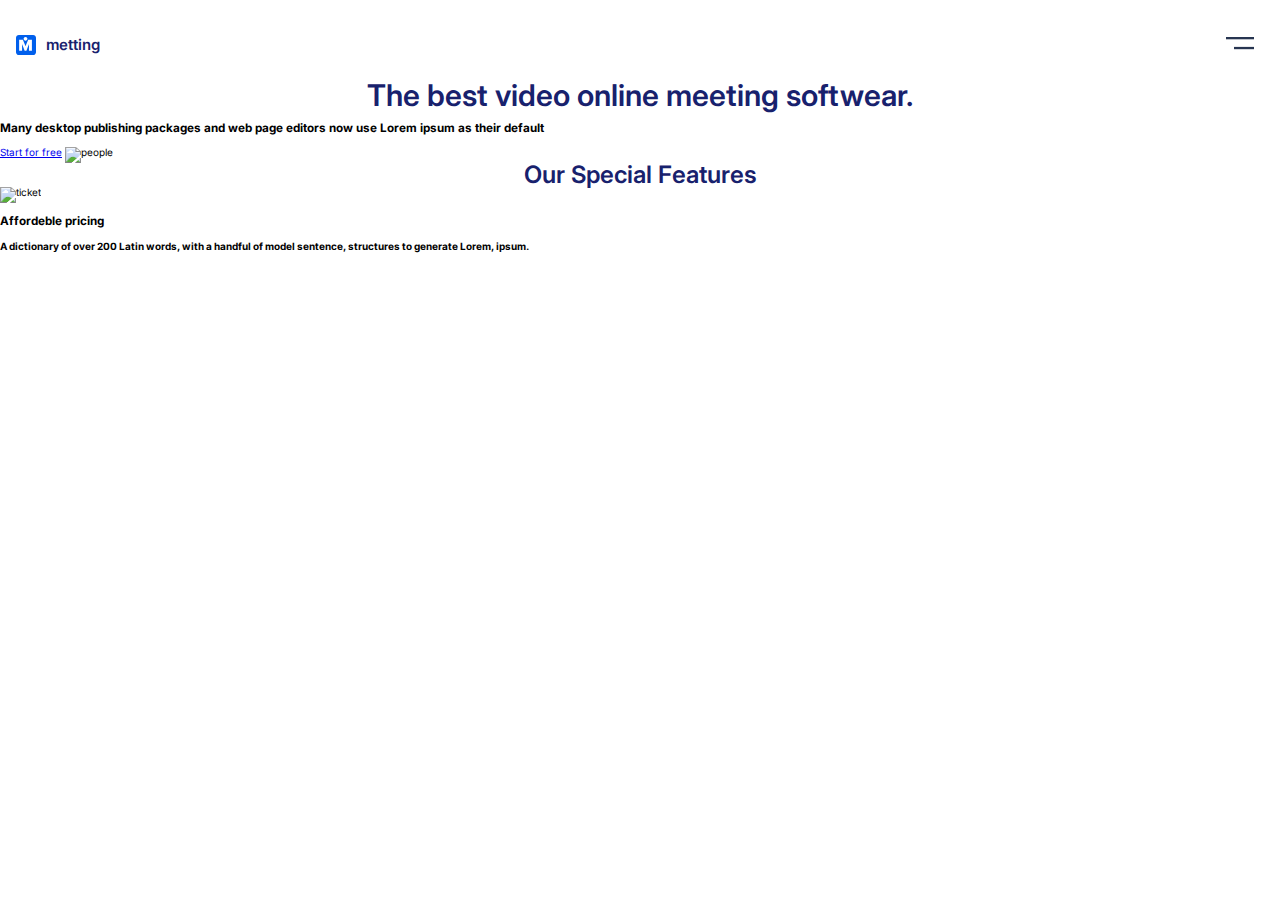
==== index.html @ d8702139 "first" ====
<!DOCTYPE html>
<html lang="en">
<head>
    <meta charset="UTF-8">
    <meta http-equiv="X-UA-Compatible" content="IE=edge">
    <meta name="viewport" content="width=device-width, initial-scale=1.0">
    <link rel="stylesheet" href="./css/normolize.css"> 
    <link rel="preconnect" href="https://fonts.googleapis.com">
    <link rel="preconnect" href="https://fonts.gstatic.com" crossorigin>
    <link href="https://fonts.googleapis.com/css2?family=Inter:wght@400;600&display=swap" rel="stylesheet">
    <link rel="stylesheet" href="./css/ex.css">
    <title>Crocodiles</title>
</head>
<body>
    <header>
        <h1>Exam</h1>
        <div class="div2"><div class="div1"><img src="/svg/Subtract.svg" alt="icon">
        <p class="metting">metting</p></div>
        <button class="menu"><img  src="/svg/Group 73.svg" alt="menu"></button></div>
    </header>

    <main>
        <section>
            <h2 class="h21">The best video online meeting softwear.</h2>
            <h3>Many desktop publishing packages and web page editors now use Lorem ipsum as their default </h3>
            <a href="#"> Start for free</a>
            <img src="#" alt="people">
        </section>

        <section>
            <h2>Our Special Features</h2>
            <img src="#" alt="ticket">
            <h3>Affordeble pricing </h3>
            <h4>A dictionary of over 200 Latin words, with a handful of model sentence, structures to generate Lorem, ipsum.</h4>
        </section>

    </main>

    <footer>

    </footer>
</body>
</html>
---- css/normolize.css ----
/*! normalize.css v8.0.1 | MIT License | github.com/necolas/normalize.css */

/* Document
   ========================================================================== */

/**
 * 1. Correct the line height in all browsers.
 * 2. Prevent adjustments of font size after orientation changes in iOS.
 */

html {
    line-height: 1.15;
    /* 1 */
    -webkit-text-size-adjust: 100%;
    /* 2 */
}

/* Sections
     ========================================================================== */

/**
   * Remove the margin in all browsers.
   */

body {
    margin: 0;
}

/**
   * Render the `main` element consistently in IE.
   */

main {
    display: block;
}

/**
   * Correct the font size and margin on `h1` elements within `section` and
   * `article` contexts in Chrome, Firefox, and Safari.
   */

h1 {
    font-size: 2em;
    margin: 0.67em 0;
}

/* Grouping content
     ========================================================================== */

/**
   * 1. Add the correct box sizing in Firefox.
   * 2. Show the overflow in Edge and IE.
   */

hr {
    box-sizing: content-box;
    /* 1 */
    height: 0;
    /* 1 */
    overflow: visible;
    /* 2 */
}

/**
   * 1. Correct the inheritance and scaling of font size in all browsers.
   * 2. Correct the odd `em` font sizing in all browsers.
   */

pre {
    font-family: monospace, monospace;
    /* 1 */
    font-size: 1em;
    /* 2 */
}

/* Text-level semantics
     ========================================================================== */

/**
   * Remove the gray background on active links in IE 10.
   */

a {
    background-color: transparent;
}

/**
   * 1. Remove the bottom border in Chrome 57-
   * 2. Add the correct text decoration in Chrome, Edge, IE, Opera, and Safari.
   */

abbr[title] {
    border-bottom: none;
    /* 1 */
    text-decoration: underline;
    /* 2 */
    text-decoration: underline dotted;
    /* 2 */
}

/**
   * Add the correct font weight in Chrome, Edge, and Safari.
   */

b,
strong {
    font-weight: bolder;
}

/**
   * 1. Correct the inheritance and scaling of font size in all browsers.
   * 2. Correct the odd `em` font sizing in all browsers.
   */

code,
kbd,
samp {
    font-family: monospace, monospace;
    /* 1 */
    font-size: 1em;
    /* 2 */
}

/**
   * Add the correct font size in all browsers.
   */

small {
    font-size: 80%;
}

/**
   * Prevent `sub` and `sup` elements from affecting the line height in
   * all browsers.
   */

sub,
sup {
    font-size: 75%;
    line-height: 0;
    position: relative;
    vertical-align: baseline;
}

sub {
    bottom: -0.25em;
}

sup {
    top: -0.5em;
}

/* Embedded content
     ========================================================================== */

/**
   * Remove the border on images inside links in IE 10.
   */

img {
    border-style: none;
}

/* Forms
     ========================================================================== */

/**
   * 1. Change the font styles in all browsers.
   * 2. Remove the margin in Firefox and Safari.
   */

button,
input,
optgroup,
select,
textarea {
    font-family: inherit;
    /* 1 */
    font-size: 100%;
    /* 1 */
    line-height: 1.15;
    /* 1 */
    margin: 0;
    /* 2 */
}

/**
   * Show the overflow in IE.
   * 1. Show the overflow in Edge.
   */

button,
input {
    /* 1 */
    overflow: visible;
}

/**
   * Remove the inheritance of text transform in Edge, Firefox, and IE.
   * 1. Remove the inheritance of text transform in Firefox.
   */

button,
select {
    /* 1 */
    text-transform: none;
}

/**
   * Correct the inability to style clickable types in iOS and Safari.
   */

button,
[type="button"],
[type="reset"],
[type="submit"] {
    -webkit-appearance: button;
}

/**
   * Remove the inner border and padding in Firefox.
   */

button::-moz-focus-inner,
[type="button"]::-moz-focus-inner,
[type="reset"]::-moz-focus-inner,
[type="submit"]::-moz-focus-inner {
    border-style: none;
    padding: 0;
}

/**
   * Restore the focus styles unset by the previous rule.
   */

button:-moz-focusring,
[type="button"]:-moz-focusring,
[type="reset"]:-moz-focusring,
[type="submit"]:-moz-focusring {
    outline: 1px dotted ButtonText;
}

/**
   * Correct the padding in Firefox.
   */

fieldset {
    padding: 0.35em 0.75em 0.625em;
}

/**
   * 1. Correct the text wrapping in Edge and IE.
   * 2. Correct the color inheritance from `fieldset` elements in IE.
   * 3. Remove the padding so developers are not caught out when they zero out
   *    `fieldset` elements in all browsers.
   */

legend {
    box-sizing: border-box;
    /* 1 */
    color: inherit;
    /* 2 */
    display: table;
    /* 1 */
    max-width: 100%;
    /* 1 */
    padding: 0;
    /* 3 */
    white-space: normal;
    /* 1 */
}

/**
   * Add the correct vertical alignment in Chrome, Firefox, and Opera.
   */

progress {
    vertical-align: baseline;
}

/**
   * Remove the default vertical scrollbar in IE 10+.
   */

textarea {
    overflow: auto;
}

/**
   * 1. Add the correct box sizing in IE 10.
   * 2. Remove the padding in IE 10.
   */

[type="checkbox"],
[type="radio"] {
    box-sizing: border-box;
    /* 1 */
    padding: 0;
    /* 2 */
}

/**
   * Correct the cursor style of increment and decrement buttons in Chrome.
   */

[type="number"]::-webkit-inner-spin-button,
[type="number"]::-webkit-outer-spin-button {
    height: auto;
}

/**
   * 1. Correct the odd appearance in Chrome and Safari.
   * 2. Correct the outline style in Safari.
   */

[type="search"] {
    -webkit-appearance: textfield;
    /* 1 */
    outline-offset: -2px;
    /* 2 */
}

/**
   * Remove the inner padding in Chrome and Safari on macOS.
   */

[type="search"]::-webkit-search-decoration {
    -webkit-appearance: none;
}

/**
   * 1. Correct the inability to style clickable types in iOS and Safari.
   * 2. Change font properties to `inherit` in Safari.
   */

::-webkit-file-upload-button {
    -webkit-appearance: button;
    /* 1 */
    font: inherit;
    /* 2 */
}

/* Interactive
     ========================================================================== */

/*
   * Add the correct display in Edge, IE 10+, and Firefox.
   */

details {
    display: block;
}

/*
   * Add the correct display in all browsers.
   */

summary {
    display: list-item;
}

/* Misc
     ========================================================================== */

/**
   * Add the correct display in IE 10+.
   */

template {
    display: none;
}

/**
   * Add the correct display in IE 10.
   */

[hidden] {
    display: none;
}
---- css/ex.css ----
:root {
    font-size: 62.5%;
    --primary-color: #18216d;
    --primary-color1: #fff;
    --primary-color2:#00ECD0; 
    font-family: "Inter", sans-serif;
    font-weight: 400;
}
h1{
    display:none;
}
.metting{
    font-weight: 600;
    font-size: 1.5rem;
    line-height: 12px;
    color:var(--primary-color);
    margin: 0;
}
.div1{
    display:flex;
    flex-direction: row;
    align-items: center;
    gap: 1rem;
}
.div2{
    margin-left: 1.6rem;
    margin-right: 2rem;
    display: flex;
    flex-direction: row;
    justify-content: space-between;
    align-items: center;
}
.menu{
    border: 0;
    background: none;
    margin: 0;
}
header{
    padding-top: 3.5rem;
    padding-bottom: 2.5rem;
}
h2{
    font-weight: 600;
    font-size: 2.4rem;
    line-height: 1;
    color:var(--primary-color);
    text-align: center;
    margin: 0;
}
.h21{
    font-size: 3rem;
    margin-left: 4.2rem;
    margin-right: 4.2rem;
}
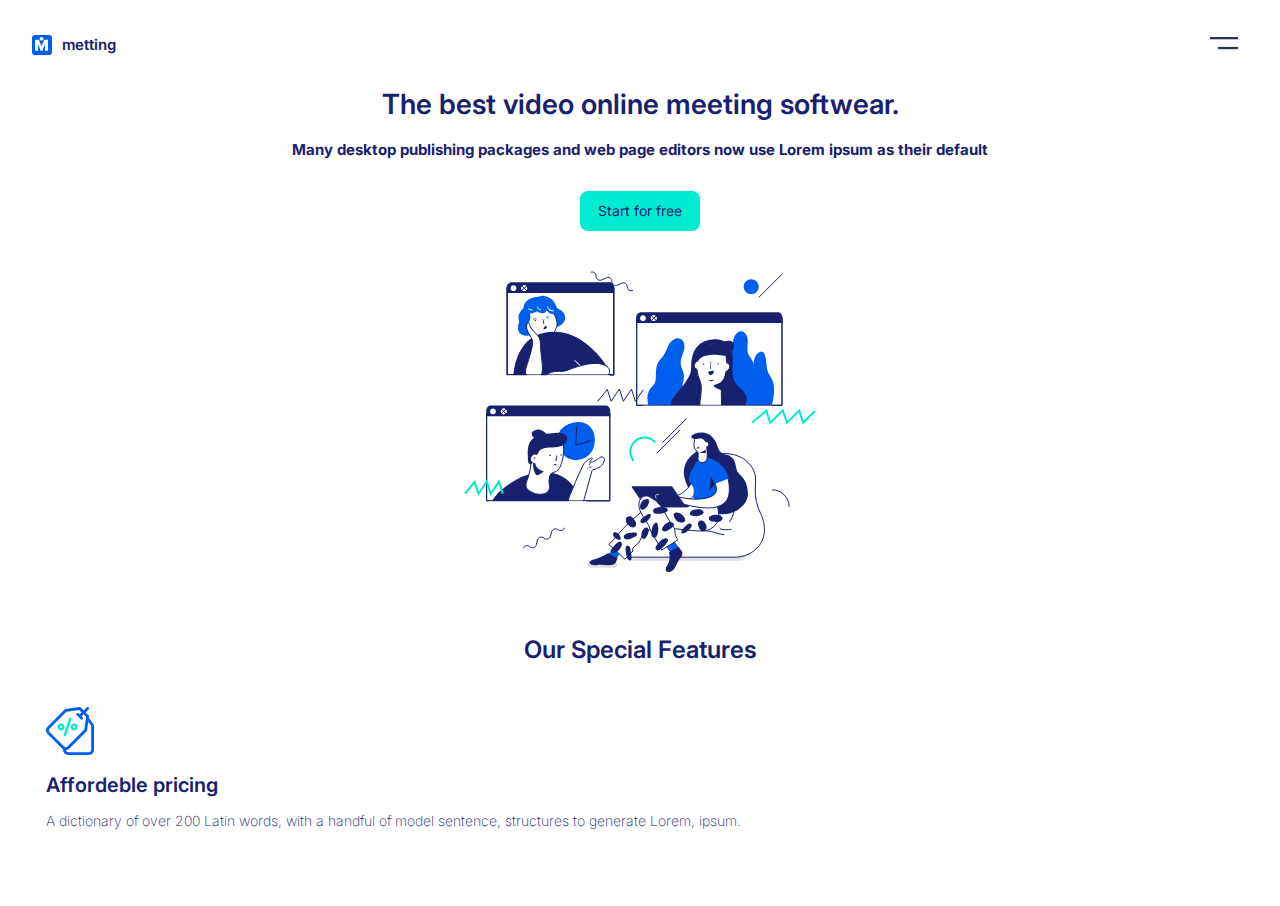
==== commit ba1feaaf: "second" ====
--- a/index.html
+++ b/index.html
@@ -7,31 +7,36 @@
     <link rel="stylesheet" href="./css/normolize.css"> 
     <link rel="preconnect" href="https://fonts.googleapis.com">
     <link rel="preconnect" href="https://fonts.gstatic.com" crossorigin>
-    <link href="https://fonts.googleapis.com/css2?family=Inter:wght@400;600&display=swap" rel="stylesheet">
+    <link href="https://fonts.googleapis.com/css2?family=Inter:wght@200;400;600&display=swap" rel="stylesheet">
     <link rel="stylesheet" href="./css/ex.css">
-    <title>Crocodiles</title>
+    <title>Чернышова Вика 211-326 25_01_2023</title>
 </head>
-<body>
+<body class="wrapper">
     <header>
         <h1>Exam</h1>
         <div class="div2"><div class="div1"><img src="/svg/Subtract.svg" alt="icon">
         <p class="metting">metting</p></div>
+        <a class="a1440">Home</a>
+        <a class="a1440">Features</a>
+        <a class="a1440">Pricing</a>
+        <a class="a1440">Sing in</a>
+        <a class="a1440">Downlaod</a>
         <button class="menu"><img  src="/svg/Group 73.svg" alt="menu"></button></div>
     </header>
 
     <main>
         <section>
             <h2 class="h21">The best video online meeting softwear.</h2>
-            <h3>Many desktop publishing packages and web page editors now use Lorem ipsum as their default </h3>
-            <a href="#"> Start for free</a>
-            <img src="#" alt="people">
+            <h3 class="h31">Many desktop publishing packages and web page editors now use Lorem ipsum as their default </h3>
+            <a class="a1" href="#"> Start for free</a>
+            <img class="people" src="/svg/Group 1457.svg" alt="people">
         </section>
 
         <section>
-            <h2>Our Special Features</h2>
-            <img src="#" alt="ticket">
-            <h3>Affordeble pricing </h3>
-            <h4>A dictionary of over 200 Latin words, with a handful of model sentence, structures to generate Lorem, ipsum.</h4>
+            <h2 class="h22">Our Special Features</h2>
+            <img class="ticket" src="/svg/Group.svg" alt="ticket">
+            <div class="div3"><h3 class="h32">Affordeble pricing </h3>
+            <h4>A dictionary of over 200 Latin words, with a handful of model sentence, structures to generate Lorem, ipsum.</h4></div>
         </section>
 
     </main>
--- a/css/ex.css
+++ b/css/ex.css
@@ -37,7 +37,7 @@
 }
 header{
     padding-top: 3.5rem;
-    padding-bottom: 2.5rem;
+    padding-bottom: 3.5rem;
 }
 h2{
     font-weight: 600;
@@ -48,7 +48,93 @@
     margin: 0;
 }
 .h21{
-    font-size: 3rem;
+    font-size: 2.8rem;
     margin-left: 4.2rem;
     margin-right: 4.2rem;
+}
+.h31{
+    font-size: 1.5rem;
+    color: var(--primary-color);
+    line-height: 2.3rem;
+    text-align: center;
+    margin-left: 5rem;
+    margin-right: 5rem;
+    margin-top: 2rem;
+}
+a{
+    text-decoration: none;
+}
+.a1{
+    display: block;
+    text-align: center;
+    font-size: 1.4rem;
+    padding: 1.6rem;
+    padding-top: 1.2rem ;
+    padding-bottom:1.2rem;
+    line-height: 1.6rem;
+    max-width: 8.8rem;
+    background: var(--primary-color2);
+    color: var(--primary-color);
+    margin-left: auto;
+    margin-right: auto;
+    border-radius: .8rem;
+    margin-top: 3rem;
+    margin-bottom: 4rem;
+}
+.people{
+    display: block;
+    margin-left: auto;
+    margin-right: auto;
+    padding-bottom: 6.6rem;
+}
+.h22{
+    margin-bottom: 4.5rem;
+}
+.h32{
+    color:var(--primary-color);
+    font-size: 2rem;
+    line-height: 1;
+    font-weight: 600;
+    margin-bottom: 0;
+}
+.ticket{
+    margin-left: 3rem;
+    display:block;
+}
+h4{
+    color: var(--primary-color);
+    padding-bottom: 6rem;
+    font-size: 1.4rem;
+    line-height: 1;
+    font-weight: 200;
+}
+.div3{
+    margin-left: 3rem;
+    margin-right: 2.5rem;
+    display: flex;
+    flex-direction: column;
+}
+.wrapper {
+    max-width: 1440px;
+    margin-left: auto;
+    margin-right: auto;
+    padding-left: 16px;
+    padding-right: 16px;
+}
+
+.a1440{
+    display:none;
+}
+
+
+
+
+@media (min-width:1440px){
+    .a1440{
+        display: flex;
+    }
+    .menu{
+        display: none;
+    }
+
 }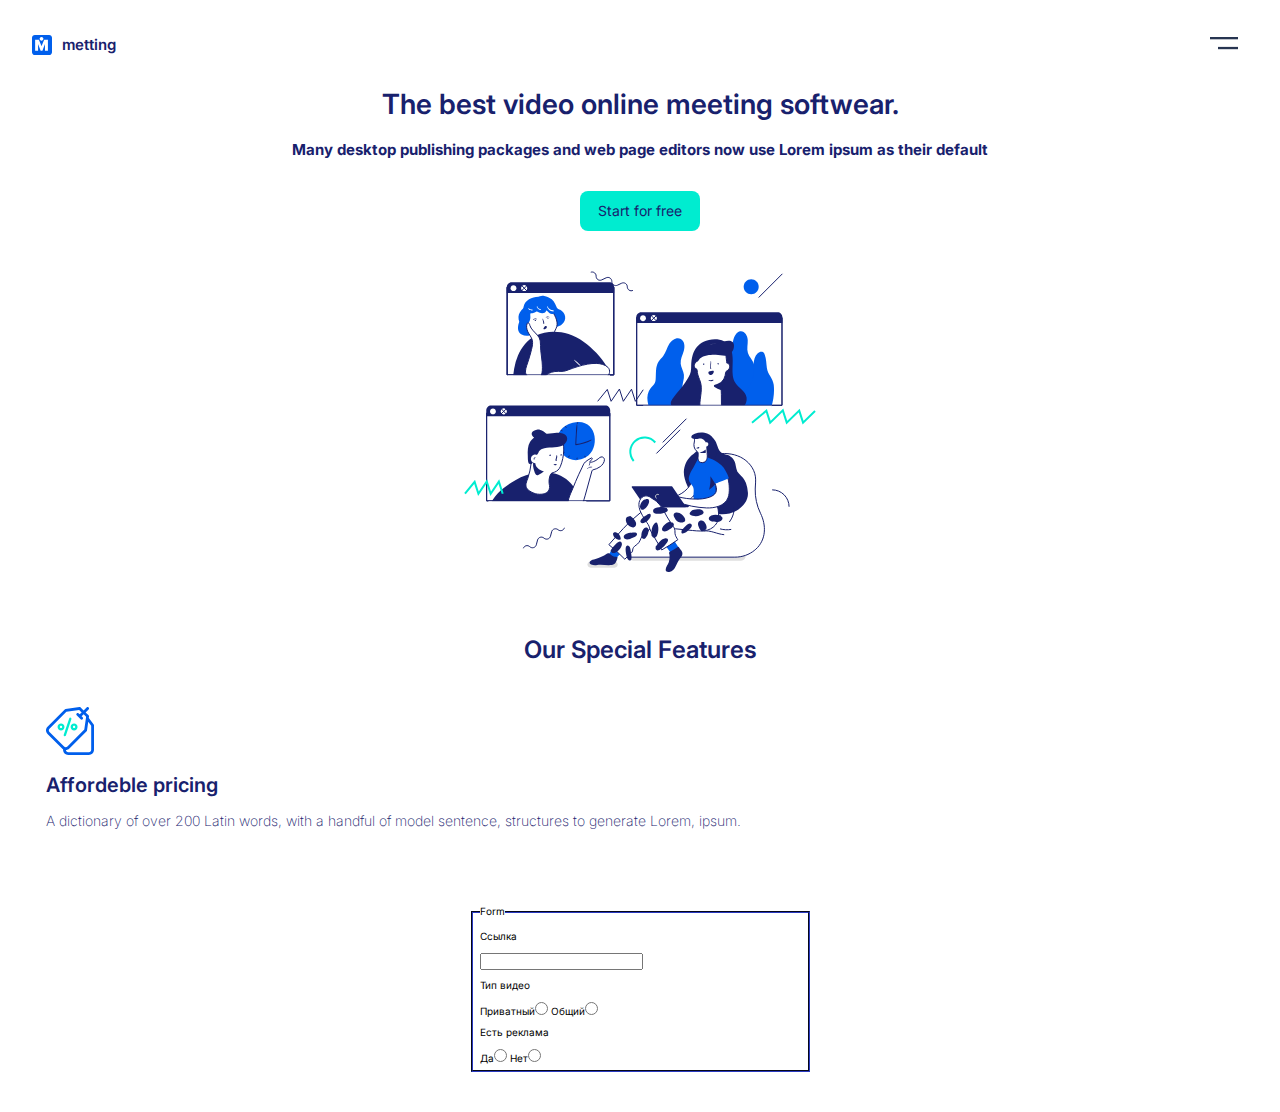
==== commit 8c0e4743: "last[C" ====
--- a/index.html
+++ b/index.html
@@ -16,33 +16,46 @@
         <h1>Exam</h1>
         <div class="div2"><div class="div1"><img src="/svg/Subtract.svg" alt="icon">
         <p class="metting">metting</p></div>
-        <a class="a1440">Home</a>
+        <div class="divheader2"><div class="divheader"><a class="a1440">Home</a>
         <a class="a1440">Features</a>
-        <a class="a1440">Pricing</a>
-        <a class="a1440">Sing in</a>
-        <a class="a1440">Downlaod</a>
-        <button class="menu"><img  src="/svg/Group 73.svg" alt="menu"></button></div>
+        <a class="a1440">Pricing</a></div>
+        <div class="divheader"><a class="a1440">Sing in</a>
+        <a class="download a1440 ">Downlaod</a></div>
+        <button class="menu"><img  src="/svg/Group 73.svg" alt="menu"></button></div></div>
     </header>
 
     <main>
         <section>
-            <h2 class="h21">The best video online meeting softwear.</h2>
+            <div class="div6"><div class="div5"><h2 class="h21">The best video online meeting softwear.</h2>
             <h3 class="h31">Many desktop publishing packages and web page editors now use Lorem ipsum as their default </h3>
-            <a class="a1" href="#"> Start for free</a>
+            <a class="a1" href="#"> Start for free</a></div>
             <img class="people" src="/svg/Group 1457.svg" alt="people">
+            <img class="people2" src="/svg/Group 900.svg"></div>
         </section>
 
         <section>
             <h2 class="h22">Our Special Features</h2>
-            <img class="ticket" src="/svg/Group.svg" alt="ticket">
+            <div class="div7"><img class="ticket" src="/svg/Group.svg" alt="ticket">
             <div class="div3"><h3 class="h32">Affordeble pricing </h3>
-            <h4>A dictionary of over 200 Latin words, with a handful of model sentence, structures to generate Lorem, ipsum.</h4></div>
+            <h4>A dictionary of over 200 Latin words, with a handful of model sentence, structures to generate Lorem, ipsum.</h4></div></div>
         </section>
-
+        <form>
+            <fieldset>
+                <legend>Form</legend>
+                <label><p>Ссылка</p>
+                    <input type="url"></label>
+                <label><p>Тип видеo</p>
+                    Приватный<input type="radio" name="radio">
+                    Общий<input type="radio" name="radio">
+                </label>
+                <label><p>Есть реклама</p>
+                    Да<input type="radio" name="radio">
+                    Нет<input type="radio" name="radio">
+                </label>
+        </fieldset>
+    </form>
     </main>
 
-    <footer>
 
-    </footer>
 </body>
 </html>
--- a/css/ex.css
+++ b/css/ex.css
@@ -127,14 +127,114 @@
 }
 
 
-
+.people2{
+    display:none;
+}
+
+fieldset{
+    max-width: 320px;
+    margin-left: auto;
+    margin-right: auto;
+    border-color: var(--primary-color);
+    margin-bottom: 4rem;
+}
 
 @media (min-width:1440px){
     .a1440{
         display: flex;
+        font-size: 1.8rem;
+        color: var(--primary-color);
+
     }
     .menu{
         display: none;
     }
-
+    .divheader{
+        align-items: center;
+        gap:5rem;
+        display: flex;
+        flex-direction: row;
+    }
+    .divheader2{
+        gap:70rem;
+        display: flex;
+        flex-direction: row;
+        align-items: center;
+    }
+    .download{
+        display: block;
+        text-align: center;
+        font-size: 1.4rem;
+        padding: 1.6rem;
+        padding-top: 1.2rem ;
+        padding-bottom:1.2rem;
+        line-height: 1.6rem;
+        max-width: 8.8rem;
+        background: var(--primary-color);
+        color: var(--primary-color1);
+        margin-left: auto;
+        margin-right: auto;
+        border-radius: .8rem;
+    }
+    .download:hover{
+        min-width: 10rem;
+        font-size: 1.8rem;
+        transition-duration: .9s;
+    }
+    .metting{
+        font-size: 2rem;
+    }
+    .div5{
+        display:flex;
+        flex-direction: column;
+        margin-left: 21rem;
+        align-items: flex-start;
+    }
+    .a1{
+        margin-left: 0;
+        font-size: 1.7rem;
+        max-width: 12rem;
+        padding:2rem;
+    }
+    .h21{
+        margin-left: 0;
+        font-size: 4.8rem;
+        text-align: left;
+    }
+    .h31{
+        margin-left: 0;
+        font-size: 1.8rem;
+        text-align: left;
+    }
+    .people{
+        display: none;
+    }
+    .people2{
+        display: flex;
+    }
+    .div6{
+        align-items: center;
+        display: flex;
+        flex-direction: row ;
+    }
+    .h22{
+        font-size: 4.8rem;
+    }
+    .div7{
+        width:45rem;
+        display: flex;
+        flex-direction: row;
+        justify-content: center;
+        margin-left: auto;
+        margin-right: auto;
+    }
+    .h32{
+        font-size: 2.4rem;
+    }
+    h4{
+        font-size: 1.6rem;
+    }
+    .ticket{
+        width: 7.2rem;
+    }
 }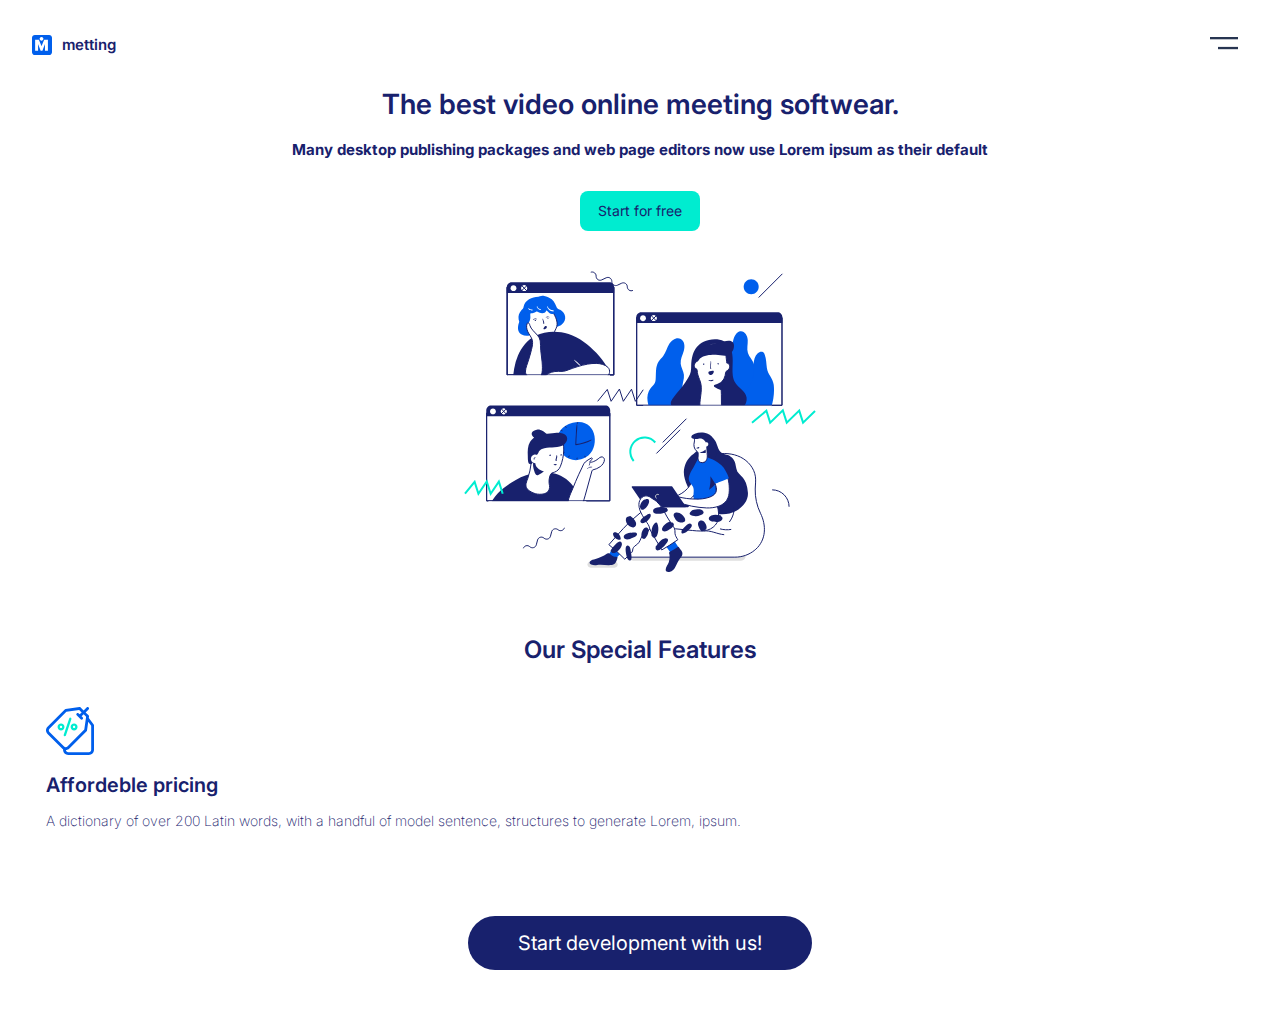
==== commit afe13bed: "combo" ====
--- a/index.html
+++ b/index.html
@@ -39,7 +39,8 @@
             <div class="div3"><h3 class="h32">Affordeble pricing </h3>
             <h4>A dictionary of over 200 Latin words, with a handful of model sentence, structures to generate Lorem, ipsum.</h4></div></div>
         </section>
-        <form>
+        <p ><a href="mate.html" class="buttonstart" name="start">Start development with us!</a></p>
+        <!-- <form>
             <fieldset>
                 <legend>Form</legend>
                 <label><p>Ссылка</p>
@@ -53,7 +54,7 @@
                     Нет<input type="radio" name="radio">
                 </label>
         </fieldset>
-    </form>
+    </form> -->
     </main>
 
 
--- a/css/ex.css
+++ b/css/ex.css
@@ -137,6 +137,21 @@
     margin-right: auto;
     border-color: var(--primary-color);
     margin-bottom: 4rem;
+}
+.buttonstart {
+    display: block;
+    border-radius:9rem;
+    font-size: 2rem;
+    line-height: 1.5;
+    background: var(--primary-color);
+    color: var(--primary-color1);
+    text-align: center;
+    margin-right: auto;
+    margin-left: auto;
+    padding:.6em;
+    margin-bottom: 4rem;
+    max-width: 320px;
+    
 }
 
 @media (min-width:1440px){
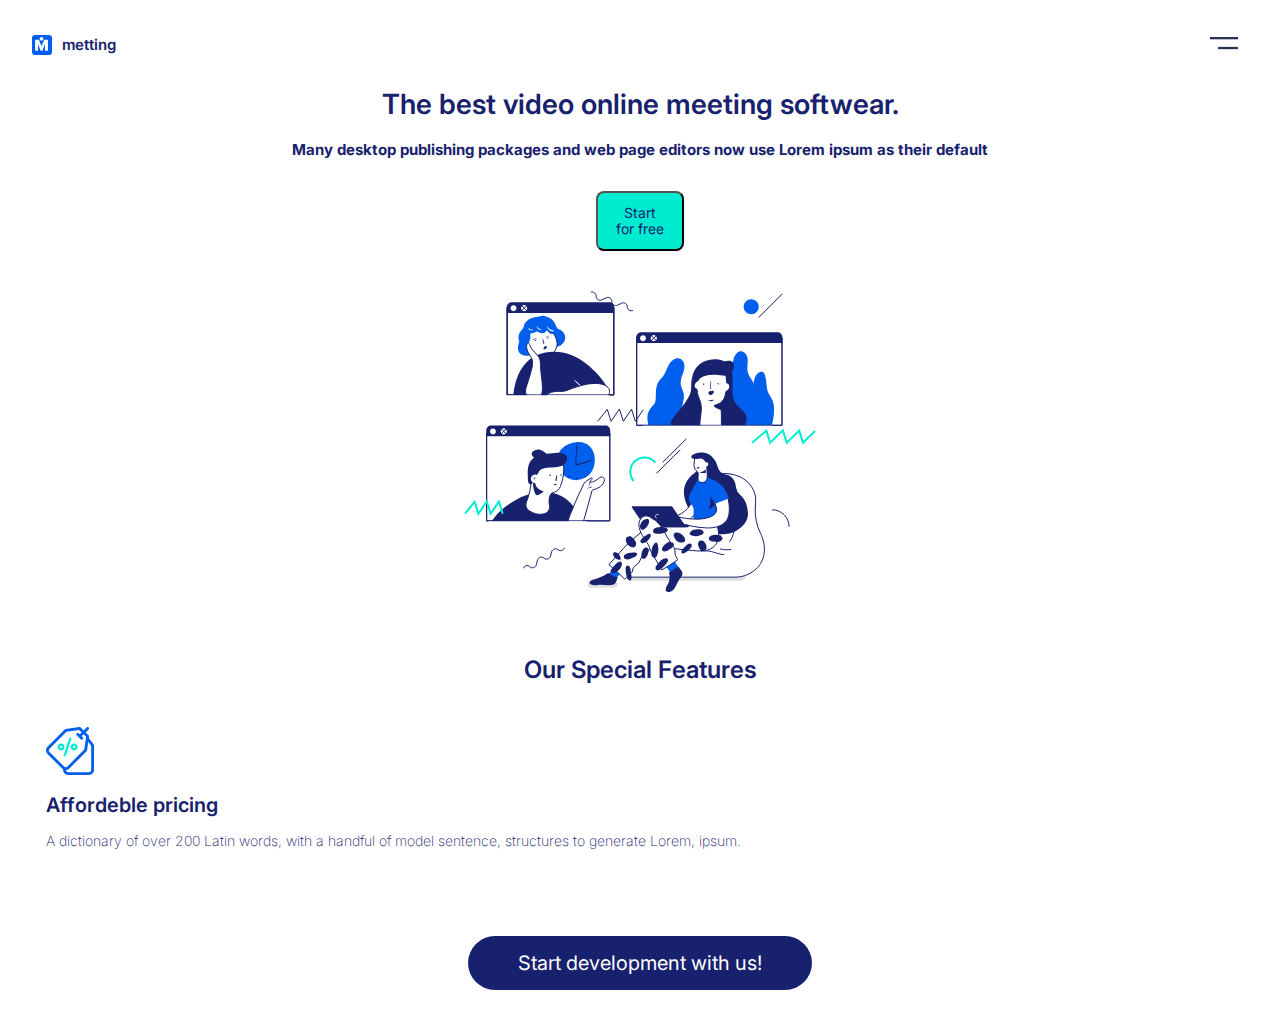
==== commit 955f2b9b: "lr3" ====
--- a/index.html
+++ b/index.html
@@ -9,6 +9,9 @@
     <link rel="preconnect" href="https://fonts.gstatic.com" crossorigin>
     <link href="https://fonts.googleapis.com/css2?family=Inter:wght@200;400;600&display=swap" rel="stylesheet">
     <link rel="stylesheet" href="./css/ex.css">
+    <link rel="stylesheet" href="./css/modal.css">
+
+   
     <title>Чернышова Вика 211-326 25_01_2023</title>
 </head>
 <body class="wrapper">
@@ -21,16 +24,43 @@
         <a class="a1440">Pricing</a></div>
         <div class="divheader"><a class="a1440">Sing in</a>
         <a class="download a1440 ">Downlaod</a></div>
-        <button class="menu"><img  src="/svg/Group 73.svg" alt="menu"></button></div></div>
+        <button class="menu"><img  src="/svg/Group 73.svg" alt="menu"></button></div></div> 
     </header>
 
     <main>
         <section>
             <div class="div6"><div class="div5"><h2 class="h21">The best video online meeting softwear.</h2>
             <h3 class="h31">Many desktop publishing packages and web page editors now use Lorem ipsum as their default </h3>
-            <a class="a1" href="#"> Start for free</a></div>
+            <button class="a1" name="login" id="btnmodal"> Start for free</button>
+
+
+            <div class="modal" id="mymodal">
+                <div class="modal-window">
+                    <form method="post" name="formM" id="formMDL">
+                    <label>
+                        <h2 class="h2modal">Log in</h2>
+                        <p class="pform">Password :</p>
+                        <input class="inptr" type="password" id="pass" name="password" minlength="6" placeholder="Create password" required>
+                    </label>
+                    <p class="h44" id="error1"></p>
+
+                    <label>
+                        <p class="pform">E-mail : </p>
+                        <input class="inptr" type="email" name="email" id="maiL" placeholder="vvvv@email.com" required>
+                        
+                    </label>
+                    <p class="h44" id="error2"></p>
+                    <div class="divbuts">
+                            <button class="formbuts" id='check' name="passCheck"> Check password</button>
+                            <input class="formbuts" type="submit" id="sendFrm" value="Send">
+                        </div></form>
+                    </div>
+                
+            </div>
+            
+
+            
             <img class="people" src="/svg/Group 1457.svg" alt="people">
-            <img class="people2" src="/svg/Group 900.svg"></div>
         </section>
 
         <section>
@@ -40,21 +70,7 @@
             <h4>A dictionary of over 200 Latin words, with a handful of model sentence, structures to generate Lorem, ipsum.</h4></div></div>
         </section>
         <p ><a href="mate.html" class="buttonstart" name="start">Start development with us!</a></p>
-        <!-- <form>
-            <fieldset>
-                <legend>Form</legend>
-                <label><p>Ссылка</p>
-                    <input type="url"></label>
-                <label><p>Тип видеo</p>
-                    Приватный<input type="radio" name="radio">
-                    Общий<input type="radio" name="radio">
-                </label>
-                <label><p>Есть реклама</p>
-                    Да<input type="radio" name="radio">
-                    Нет<input type="radio" name="radio">
-                </label>
-        </fieldset>
-    </form> -->
+        <script src="lr3.js"defer></script>
     </main>
 
 
--- a/css/ex.css
+++ b/css/ex.css
@@ -9,6 +9,7 @@
 h1{
     display:none;
 }
+
 .metting{
     font-weight: 600;
     font-size: 1.5rem;
@@ -152,6 +153,11 @@
     margin-bottom: 4rem;
     max-width: 320px;
     
+}
+@media (max-width:1024px){
+    .people{
+        width:100%
+    }
 }
 
 @media (min-width:1440px){
@@ -222,7 +228,7 @@
         text-align: left;
     }
     .people{
-        display: none;
+        width:60%;
     }
     .people2{
         display: flex;
--- a/css/modal.css
+++ b/css/modal.css
@@ -0,0 +1,105 @@
+:root {
+    font-size: 62.5%;
+    --primary-color: #18216d;
+    --primary-color1: #fff;
+    --primary-color2:#00ECD0; 
+    font-family: "Inter", sans-serif;
+    font-weight: 400;
+}
+.inptr{
+    margin-left: 1.5rem;
+    border-width: 0;
+    border-radius: 9rem;
+    padding: 0;
+    font-size: 1.5rem;
+    border: 1px solid rgba(0, 0, 0, 0.5);
+    margin-left: auto;
+    margin-right:auto;
+    padding-left: 1.4rem;
+    padding-right: 1.4rem;
+    line-height: 4.7rem;
+    min-width:27rem;
+}
+.pform{
+    font-size: 2rem;
+    line-height: 1.5;
+    color: var(--primary-color1);
+    margin-top: 0;
+    margin-bottom: 0;
+}
+.modal{
+    position: fixed;
+    left: 0;
+    top:0;
+    visibility: hidden;
+    opacity: 0;
+    width:100%;
+    height: 100vh;
+    background-color:rgba(0, 0, 0, .7);
+
+
+    z-index: 0;
+}
+/* .modal.overlay{
+    position: absolute;
+    top: 0;
+    left: 0;
+    width: 100%;
+    height: 100%;
+    
+    
+   
+} */
+.modal-window{
+    position: relative;
+    z-index: 2;
+    margin-left: auto;
+    margin-right: auto;
+    display: flex;
+    flex-direction: column;
+    margin-top: 5rem;
+    margin-bottom: auto;
+
+    padding: 2rem;
+    max-width: 30rem;
+    background-color:  #678ff2;
+    border-radius: 2rem;
+    border: 1px solid rgba(255, 255, 255, 0.5);
+
+    box-shadow: 0px 0px 61px 15px rgba(0, 0, 0, 0.63);
+
+}
+.formbuts{
+    font-size: 2.6rem;
+    line-height: 4.7rem;
+    background-color: var(--primary-color);
+    color: var(--primary-color1);
+    border-radius: 9rem;
+    text-align: center;
+    max-width:30rem;
+    padding-left: 0;
+    padding-right: 0;
+    border: 0;
+}
+.divbuts{
+    display: flex;
+    flex-wrap: nowrap;
+    flex-direction: column;
+    justify-content: center;
+    gap: 2.5rem;
+    padding-top: 3rem;
+    padding-bottom: 2rem;
+}
+.h2modal{
+    color:var(--primary-color1);
+    font-weight: 600;
+    line-height: 1.5;
+    font-size: 3rem;
+    margin-bottom: 1rem;
+}
+.h44{
+    color: var(--primary-color1);
+    margin-bottom: 0;
+    font-size: 1.3rem;
+    line-height: 1;
+}
